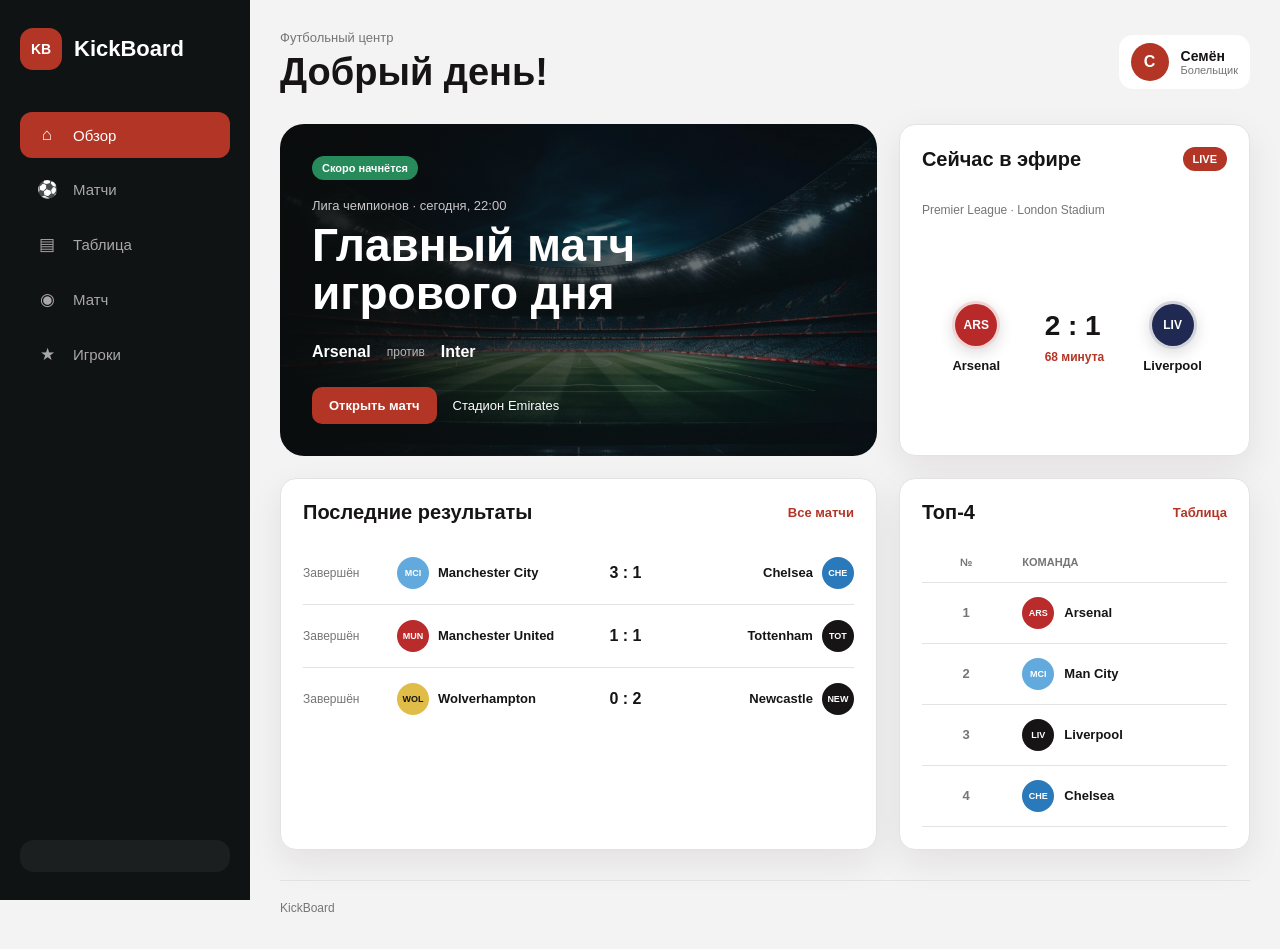
==== hw-1/index.html @ bff205ff "Добавлена первая домашняя работа по HTML и CSS" ====
<!DOCTYPE html>
<html lang="ru">
<head>
    <meta charset="UTF-8">
    <meta name="viewport" content="width=device-width, initial-scale=1.0">
    <meta name="description" content="Главная страница футбольного дашборда KickBoard">
    <title>KickBoard — Обзор</title>
    <link rel="stylesheet" href="css/style.css">
</head>
<body>
<div class="app">
    <aside class="sidebar">
        <a class="brand" href="index.html">
            <span class="brand__mark">KB</span>
            <span class="brand__name">KickBoard</span>
        </a>

        <nav class="navigation" aria-label="Основная навигация">
            <ul class="navigation__list">
                <li>
                    <a class="navigation__link navigation__link--active"
                       href="index.html" aria-current="page">
                        <span class="navigation__icon">⌂</span>
                        <span class="navigation__text">Обзор</span>
                    </a>
                </li>
                <li>
                    <a class="navigation__link" href="matches.html">
                        <span class="navigation__icon">⚽</span>
                        <span class="navigation__text">Матчи</span>
                    </a>
                </li>
                <li>
                    <a class="navigation__link" href="standings.html">
                        <span class="navigation__icon">▤</span>
                        <span class="navigation__text">Таблица</span>
                    </a>
                </li>
                <li>
                    <a class="navigation__link" href="match.html">
                        <span class="navigation__icon">◉</span>
                        <span class="navigation__text">Матч</span>
                    </a>
                </li>
                <li>
                    <a class="navigation__link" href="players.html">
                        <span class="navigation__icon">★</span>
                        <span class="navigation__text">Игроки</span>
                    </a>
                </li>
            </ul>
        </nav>

        <p class="sidebar__note">
        
        </p>
    </aside>

    <main class="main">
        <header class="topbar">
            <div>
                <p class="topbar__eyebrow">Футбольный центр</p>
                <h1 class="topbar__title">Добрый день!</h1>
            </div>

            <div class="profile">
                <span class="profile__avatar">С</span>
                <div class="profile__info">
                    <p class="profile__name">Семён</p>
                    <p class="profile__role">Болельщик</p>
                </div>
            </div>
        </header>

        <section class="dashboard-grid" aria-label="Главные матчи">
            <article class="hero">
                <div class="hero__content">
                    <span class="badge badge--green">Скоро начнётся</span>
                    <p class="hero__subtitle">Лига чемпионов · сегодня, 22:00</p>
                    <h2 class="hero__title">Главный матч игрового дня</h2>

                    <div class="hero__teams">
                        <span class="hero__team">Arsenal</span>
                        <span class="hero__versus">против</span>
                        <span class="hero__team">Inter</span>
                    </div>

                    <div class="hero__actions">
                        <a class="button" href="match.html">Открыть матч</a>
                        <span class="hero__time">Стадион Emirates</span>
                    </div>
                </div>
            </article>

            <article class="card live-card">
                <div class="section-heading">
                    <h2 class="section-heading__title">Сейчас в эфире</h2>
                    <span class="badge badge--live">LIVE</span>
                </div>

                <p class="live-card__stadium">Premier League · London Stadium</p>

                <div class="scoreboard">
                    <div class="scoreboard__team">
                        <span class="team-logo team-logo--red">ARS</span>
                        <span>Arsenal</span>
                    </div>

                    <div>
                        <p class="scoreboard__score">2 : 1</p>
                        <p class="scoreboard__minute">68 минута</p>
                    </div>

                    <div class="scoreboard__team">
                        <span class="team-logo team-logo--navy">LIV</span>
                        <span>Liverpool</span>
                    </div>
                </div>
            </article>
        </section>

        <section class="dashboard-grid">
            <section class="card">
                <div class="section-heading">
                    <h2 class="section-heading__title">Последние результаты</h2>
                    <a class="section-heading__link" href="matches.html">Все матчи</a>
                </div>

                <div class="match-list">
                    <article class="match-row">
                        <time class="match-row__time">Завершён</time>
                        <div class="match-row__team">
                            <span class="team-dot team-dot--sky">MCI</span>
                            Manchester City
                        </div>
                        <strong class="match-row__score">3 : 1</strong>
                        <div class="match-row__team match-row__team--right">
                            Chelsea
                            <span class="team-dot team-dot--blue">CHE</span>
                        </div>
                    </article>

                    <article class="match-row">
                        <time class="match-row__time">Завершён</time>
                        <div class="match-row__team">
                            <span class="team-dot team-dot--red">MUN</span>
                            Manchester United
                        </div>
                        <strong class="match-row__score">1 : 1</strong>
                        <div class="match-row__team match-row__team--right">
                            Tottenham
                            <span class="team-dot">TOT</span>
                        </div>
                    </article>

                    <article class="match-row">
                        <time class="match-row__time">Завершён</time>
                        <div class="match-row__team">
                            <span class="team-dot team-dot--gold">WOL</span>
                            Wolverhampton
                        </div>
                        <strong class="match-row__score">0 : 2</strong>
                        <div class="match-row__team match-row__team--right">
                            Newcastle
                            <span class="team-dot">NEW</span>
                        </div>
                    </article>
                </div>
            </section>

            <aside class="card">
                <div class="section-heading">
                    <h2 class="section-heading__title">Топ-4</h2>
                    <a class="section-heading__link" href="standings.html">Таблица</a>
                </div>

                <div class="table-wrapper">
                    <table class="standings-table">
                        <thead>
                        <tr>
                            <th>№</th>
                            <th>Команда</th>
                            <th>И</th>
                            <th>О</th>
                        </tr>
                        </thead>
                        <tbody>
                        <tr>
                            <td class="position">1</td>
                            <td>
                                <span class="table-team">
                                    <span class="team-dot team-dot--red">ARS</span>
                                    Arsenal
                                </span>
                            </td>
                            <td>18</td>
                            <td><strong>42</strong></td>
                        </tr>
                        <tr>
                            <td class="position">2</td>
                            <td>
                                <span class="table-team">
                                    <span class="team-dot team-dot--sky">MCI</span>
                                    Man City
                                </span>
                            </td>
                            <td>18</td>
                            <td><strong>40</strong></td>
                        </tr>
                        <tr>
                            <td class="position">3</td>
                            <td>
                                <span class="table-team">
                                    <span class="team-dot">LIV</span>
                                    Liverpool
                                </span>
                            </td>
                            <td>18</td>
                            <td><strong>38</strong></td>
                        </tr>
                        <tr>
                            <td class="position">4</td>
                            <td>
                                <span class="table-team">
                                    <span class="team-dot team-dot--blue">CHE</span>
                                    Chelsea
                                </span>
                            </td>
                            <td>18</td>
                            <td><strong>34</strong></td>
                        </tr>
                        </tbody>
                    </table>
                </div>
            </aside>
        </section>

        <footer class="footer">
            KickBoard
        </footer>
    </main>
</div>
</body>
</html>
---- hw-1/css/style.css ----
:root {
    --color-bg: #f4f3f4;
    --color-surface: #ffffff;
    --color-sidebar: #101314;
    --color-text: #171415;
    --color-muted: #777477;
    --color-border: #e5e2e4;
    --color-accent: #b33526;
    --color-accent-dark: #8f291e;
    --color-green: #278a5b;
    --color-yellow: #f0b84b;
    --color-blue: #3674c8;

    --sidebar-width: 250px;
    --radius-small: 10px;
    --radius-medium: 16px;
    --radius-large: 24px;
    --shadow: 0 12px 35px rgba(20, 14, 16, 0.08);
}

* {
    box-sizing: border-box;
    margin: 0;
    padding: 0;
}

html {
    scroll-behavior: smooth;
}

body {
    min-width: 320px;
    color: var(--color-text);
    background: var(--color-bg);
    font-family: Arial, Helvetica, sans-serif;
}

a {
    color: inherit;
    text-decoration: none;
}

button {
    font: inherit;
}

.app {
    display: grid;
    grid-template-columns: var(--sidebar-width) minmax(0, 1fr);
    min-height: 100vh;
}

/* Боковая панель */

.sidebar {
    position: sticky;
    top: 0;
    display: flex;
    flex-direction: column;
    height: 100vh;
    padding: 28px 20px;
    color: #ffffff;
    background: var(--color-sidebar);
}

.brand {
    display: flex;
    align-items: center;
    gap: 12px;
    margin-bottom: 42px;
    font-size: 22px;
    font-weight: 800;
}

.brand__mark {
    display: grid;
    width: 42px;
    height: 42px;
    place-items: center;
    color: #ffffff;
    background: var(--color-accent);
    border-radius: 13px;
    font-size: 14px;
}

.navigation__list {
    display: flex;
    flex-direction: column;
    gap: 8px;
    list-style: none;
}

.navigation__link {
    display: flex;
    align-items: center;
    gap: 14px;
    padding: 13px 15px;
    color: #aaa7aa;
    border-radius: 12px;
    font-size: 15px;
    transition: 0.2s;
}

.navigation__link:hover,
.navigation__link--active {
    color: #ffffff;
    background: var(--color-accent);
}

.navigation__icon {
    width: 24px;
    text-align: center;
    font-size: 17px;
}

.sidebar__note {
    margin-top: auto;
    padding: 16px;
    color: #aaa7aa;
    background: #1b1f20;
    border-radius: 14px;
    font-size: 12px;
    line-height: 1.5;
}

/* Основная область */

.main {
    min-width: 0;
    padding: 30px;
}

.topbar {
    display: flex;
    align-items: center;
    justify-content: space-between;
    gap: 24px;
    margin-bottom: 30px;
}

.topbar__eyebrow {
    margin-bottom: 6px;
    color: var(--color-muted);
    font-size: 13px;
}

.topbar__title {
    font-size: clamp(26px, 4vw, 38px);
}

.profile {
    display: flex;
    align-items: center;
    gap: 12px;
    padding: 8px 12px;
    background: var(--color-surface);
    border-radius: 14px;
}

.profile__avatar {
    display: grid;
    width: 38px;
    height: 38px;
    place-items: center;
    color: #ffffff;
    background: var(--color-accent);
    border-radius: 50%;
    font-weight: 700;
}

.profile__name {
    font-size: 14px;
    font-weight: 700;
}

.profile__role {
    color: var(--color-muted);
    font-size: 11px;
}

.card {
    padding: 22px;
    background: var(--color-surface);
    border: 1px solid var(--color-border);
    border-radius: var(--radius-medium);
    box-shadow: var(--shadow);
}

.section-heading {
    display: flex;
    align-items: center;
    justify-content: space-between;
    gap: 16px;
    margin-bottom: 18px;
}

.section-heading__title {
    font-size: 20px;
}

.section-heading__link {
    color: var(--color-accent);
    font-size: 13px;
    font-weight: 700;
}

.page-description {
    margin-bottom: 24px;
    color: var(--color-muted);
    line-height: 1.6;
}

.badge {
    display: inline-flex;
    align-items: center;
    gap: 6px;
    width: fit-content;
    padding: 6px 10px;
    color: var(--color-muted);
    background: #f0edef;
    border-radius: 999px;
    font-size: 11px;
    font-weight: 700;
}

.badge--live {
    color: #ffffff;
    background: var(--color-accent);
}

.badge--green {
    color: #ffffff;
    background: var(--color-green);
}

.button {
    display: inline-flex;
    align-items: center;
    justify-content: center;
    padding: 11px 17px;
    color: #ffffff;
    background: var(--color-accent);
    border-radius: 10px;
    font-size: 13px;
    font-weight: 700;
    transition: 0.2s;
}

.button:hover {
    background: var(--color-accent-dark);
    transform: translateY(-2px);
}

/* Главная страница */

.dashboard-grid {
    display: grid;
    grid-template-columns: minmax(0, 1.7fr) minmax(290px, 1fr);
    gap: 22px;
}

.dashboard-grid + .dashboard-grid {
    margin-top: 22px;
}

.hero {
    position: relative;
    min-height: 320px;
    overflow: hidden;
    padding: 32px;
    color: #ffffff;
    background-color: #212929;
    background-image:
        linear-gradient(100deg, rgba(10, 12, 12, 0.97), rgba(10, 12, 12, 0.28)),
        url("../images/stadium.jpg");
    background-position: center;
    background-size: cover;
    border-radius: var(--radius-large);
}

.hero__content {
    position: relative;
    z-index: 1;
    max-width: 580px;
}

.hero__subtitle {
    margin: 18px 0 8px;
    color: #c8c5c7;
    font-size: 13px;
}

.hero__title {
    max-width: 520px;
    margin-bottom: 25px;
    font-size: clamp(28px, 4vw, 46px);
    line-height: 1.05;
}

.hero__teams {
    display: flex;
    align-items: center;
    gap: 16px;
    margin-bottom: 26px;
}

.hero__team {
    font-weight: 700;
}

.hero__versus {
    color: #bbb7b9;
    font-size: 12px;
}

.hero__actions {
    display: flex;
    flex-wrap: wrap;
    align-items: center;
    gap: 16px;
}

.hero__time {
    font-size: 13px;
}

.live-card {
    display: flex;
    flex-direction: column;
}

.live-card__stadium {
    margin: 14px 0 24px;
    color: var(--color-muted);
    font-size: 12px;
}

.scoreboard {
    display: grid;
    grid-template-columns: 1fr auto 1fr;
    align-items: center;
    gap: 14px;
    margin: auto 0;
}

.scoreboard__team {
    display: flex;
    flex-direction: column;
    align-items: center;
    gap: 9px;
    text-align: center;
    font-size: 13px;
    font-weight: 700;
}

.scoreboard__score {
    font-size: 28px;
    font-weight: 800;
    white-space: nowrap;
}

.scoreboard__minute {
    margin-top: 8px;
    color: var(--color-accent);
    text-align: center;
    font-size: 12px;
    font-weight: 700;
}

.team-logo {
    display: grid;
    width: 48px;
    height: 48px;
    place-items: center;
    color: #ffffff;
    background: var(--color-text);
    border: 3px solid rgba(255, 255, 255, 0.8);
    border-radius: 50%;
    box-shadow: 0 4px 15px rgba(0, 0, 0, 0.14);
    font-size: 12px;
    font-weight: 800;
}

.team-logo--red {
    background: #b82929;
}

.team-logo--blue {
    background: #2874b8;
}

.team-logo--sky {
    background: #6aaede;
}

.team-logo--navy {
    background: #202951;
}

.team-logo--gold {
    color: #181414;
    background: #e9c85d;
}

.match-list {
    display: flex;
    flex-direction: column;
}

.match-row {
    display: grid;
    grid-template-columns: 80px minmax(0, 1fr) auto minmax(0, 1fr);
    align-items: center;
    gap: 14px;
    padding: 15px 0;
    border-bottom: 1px solid var(--color-border);
}

.match-row:last-child {
    border-bottom: 0;
}

.match-row__time {
    color: var(--color-muted);
    font-size: 12px;
}

.match-row__team {
    display: flex;
    align-items: center;
    gap: 9px;
    font-size: 13px;
    font-weight: 700;
}

.match-row__team--right {
    justify-content: flex-end;
    text-align: right;
}

.match-row__score {
    font-weight: 800;
    white-space: nowrap;
}

.team-dot {
    display: grid;
    flex: 0 0 32px;
    width: 32px;
    height: 32px;
    place-items: center;
    color: #ffffff;
    background: var(--color-text);
    border-radius: 50%;
    font-size: 9px;
    font-weight: 800;
}

.team-dot--red {
    background: #ba2b2b;
}

.team-dot--blue {
    background: #2979bb;
}

.team-dot--sky {
    background: #62aadd;
}

.team-dot--gold {
    color: #181414;
    background: #e0bc48;
}

/* Таблицы */

.table-wrapper {
    width: 100%;
    overflow-x: auto;
}

.standings-table {
    width: 100%;
    min-width: 580px;
    border-collapse: collapse;
}

.standings-table th,
.standings-table td {
    padding: 14px 12px;
    border-bottom: 1px solid var(--color-border);
    text-align: center;
    font-size: 13px;
}

.standings-table th {
    color: var(--color-muted);
    font-size: 11px;
    text-transform: uppercase;
}

.standings-table th:nth-child(2),
.standings-table td:nth-child(2) {
    text-align: left;
}

.standings-table tbody tr:hover {
    background: #f7f5f6;
}

.table-team {
    display: flex;
    align-items: center;
    gap: 10px;
    font-weight: 700;
}

.position {
    color: var(--color-muted);
    font-weight: 700;
}

.form {
    display: flex;
    justify-content: center;
    gap: 4px;
}

.form__item {
    display: grid;
    width: 20px;
    height: 20px;
    place-items: center;
    color: #ffffff;
    background: var(--color-green);
    border-radius: 50%;
    font-size: 9px;
    font-weight: 700;
}

.form__item--draw {
    background: var(--color-yellow);
}

.form__item--loss {
    background: var(--color-accent);
}

/* Страница матчей */

.filters {
    display: flex;
    flex-wrap: wrap;
    gap: 10px;
    margin-bottom: 22px;
}

.filter {
    padding: 10px 15px;
    color: var(--color-muted);
    background: var(--color-surface);
    border: 1px solid var(--color-border);
    border-radius: 999px;
    cursor: pointer;
}

.filter:hover,
.filter--active {
    color: #ffffff;
    background: var(--color-accent);
    border-color: var(--color-accent);
}

.league {
    margin-bottom: 22px;
}

.league__header {
    display: flex;
    align-items: center;
    gap: 12px;
    margin-bottom: 6px;
    padding-bottom: 15px;
    border-bottom: 1px solid var(--color-border);
}

.league__logo {
    display: grid;
    width: 38px;
    height: 38px;
    place-items: center;
    color: #ffffff;
    background: var(--color-text);
    border-radius: 11px;
    font-size: 11px;
    font-weight: 800;
}

.league__country {
    color: var(--color-muted);
    font-size: 12px;
}

/* Страница отдельного матча */

.match-hero {
    padding: 30px;
    color: #ffffff;
    background: linear-gradient(135deg, #202829, #0c0e0f);
    border-radius: var(--radius-large);
}

.match-hero__meta {
    margin: 14px 0 25px;
    color: #bdb9bb;
    text-align: center;
    font-size: 13px;
}

.match-score {
    display: grid;
    grid-template-columns: 1fr auto 1fr;
    align-items: center;
    gap: 20px;
}

.match-score__team {
    display: flex;
    flex-direction: column;
    align-items: center;
    gap: 12px;
    text-align: center;
    font-weight: 700;
}

.match-score__number {
    font-size: clamp(38px, 6vw, 64px);
    font-weight: 800;
}

.match-score__status {
    margin-top: 7px;
    color: #e09a90;
    text-align: center;
    font-size: 12px;
}

.match-content {
    display: grid;
    grid-template-columns: minmax(0, 1.4fr) minmax(280px, 1fr);
    gap: 22px;
    margin-top: 22px;
}

.timeline {
    list-style: none;
}

.timeline__item {
    display: grid;
    grid-template-columns: 48px 1fr;
    gap: 14px;
    padding: 14px 0;
    border-bottom: 1px solid var(--color-border);
}

.timeline__minute {
    color: var(--color-accent);
    font-weight: 800;
}

.timeline__event {
    font-size: 14px;
    line-height: 1.5;
}

.statistics {
    display: flex;
    flex-direction: column;
    gap: 18px;
}

.statistic__values {
    display: flex;
    justify-content: space-between;
    margin-bottom: 7px;
    font-size: 13px;
    font-weight: 700;
}

.statistic__name {
    color: var(--color-muted);
    font-weight: 400;
}

.statistic__track {
    display: flex;
    height: 7px;
    overflow: hidden;
    background: #dedbdd;
    border-radius: 999px;
}

.statistic__home {
    background: var(--color-accent);
}

.statistic__away {
    flex: 1;
    background: var(--color-blue);
}

.statistic__home--58 {
    width: 58%;
}

.statistic__home--47 {
    width: 47%;
}

.statistic__home--62 {
    width: 62%;
}

.statistic__home--40 {
    width: 40%;
}

/* Игроки */

.players-grid {
    display: grid;
    grid-template-columns: repeat(3, minmax(0, 1fr));
    gap: 20px;
}

.player-card {
    overflow: hidden;
    background: var(--color-surface);
    border: 1px solid var(--color-border);
    border-radius: var(--radius-medium);
    box-shadow: var(--shadow);
}

.player-card__photo {
    display: flex;
    min-height: 220px;
    align-items: flex-end;
    padding: 18px;
    color: #ffffff;
    background-color: #273638;
    background-position: center;
    background-size: cover;
}

.player-card__photo--one {
    background-image:
        linear-gradient(to top, rgba(10, 12, 12, 0.85), transparent),
        url("../images/player-1.jpg");
}

.player-card__photo--two {
    background-image:
        linear-gradient(to top, rgba(10, 12, 12, 0.85), transparent),
        url("../images/player-2.jpg");
}

.player-card__photo--three {
    background-image:
        linear-gradient(to top, rgba(10, 12, 12, 0.85), transparent),
        url("../images/player-3.jpg");
}

.player-card__number {
    font-size: 42px;
    font-weight: 800;
    opacity: 0.75;
}

.player-card__content {
    padding: 18px;
}

.player-card__name {
    margin-bottom: 5px;
    font-size: 18px;
}

.player-card__club {
    color: var(--color-muted);
    font-size: 12px;
}

.player-card__stats {
    display: grid;
    grid-template-columns: repeat(3, 1fr);
    gap: 8px;
    margin-top: 18px;
}

.player-card__stat {
    padding: 10px 6px;
    text-align: center;
    background: #f5f3f4;
    border-radius: 10px;
}

.player-card__value {
    display: block;
    margin-bottom: 4px;
    font-weight: 800;
}

.player-card__label {
    color: var(--color-muted);
    font-size: 10px;
}

.footer {
    margin-top: 30px;
    padding: 20px 0 4px;
    color: var(--color-muted);
    border-top: 1px solid var(--color-border);
    font-size: 12px;
}

/* Планшеты */

@media (max-width: 1100px) {
    .app {
        grid-template-columns: 88px minmax(0, 1fr);
    }

    .sidebar {
        padding: 24px 10px;
    }

    .brand {
        justify-content: center;
    }

    .brand__name,
    .navigation__text,
    .sidebar__note {
        display: none;
    }

    .navigation__link {
        justify-content: center;
        padding: 14px;
    }

    .navigation__icon {
        font-size: 19px;
    }

    .players-grid {
        grid-template-columns: repeat(2, minmax(0, 1fr));
    }
}

@media (max-width: 900px) {
    .dashboard-grid,
    .match-content {
        grid-template-columns: 1fr;
    }

    .hero {
        min-height: 290px;
    }
}

/* Телефоны */

@media (max-width: 700px) {
    body {
        padding-bottom: 76px;
    }

    .app {
        display: block;
    }

    .sidebar {
        position: fixed;
        top: auto;
        right: 0;
        bottom: 0;
        left: 0;
        z-index: 20;
        display: block;
        width: 100%;
        height: 70px;
        padding: 8px;
    }

    .brand {
        display: none;
    }

    .navigation__list {
        display: grid;
        grid-template-columns: repeat(5, 1fr);
        gap: 4px;
    }

    .navigation__link {
        padding: 10px 6px;
    }

    .main {
        padding: 20px 14px;
    }

    .topbar {
        align-items: flex-start;
    }

    .profile__info {
        display: none;
    }

    .hero,
    .match-hero {
        padding: 22px 18px;
    }

    .hero__teams {
        align-items: flex-start;
        flex-direction: column;
        gap: 5px;
    }

    .hero__versus {
        display: none;
    }

    .match-row {
        grid-template-columns: 50px 1fr auto;
    }

    .match-row__team--right {
        grid-column: 2 / 4;
        justify-content: flex-start;
        padding-left: 1px;
        text-align: left;
    }

    .players-grid {
        grid-template-columns: 1fr;
    }

    .match-score {
        gap: 8px;
    }
}

@media (max-width: 430px) {
    .profile {
        padding: 5px;
        background: transparent;
    }

    .section-heading {
        align-items: flex-start;
        flex-direction: column;
    }

    .scoreboard {
        gap: 7px;
    }

    .scoreboard__score {
        font-size: 22px;
    }

    .team-logo {
        width: 42px;
        height: 42px;
    }
}
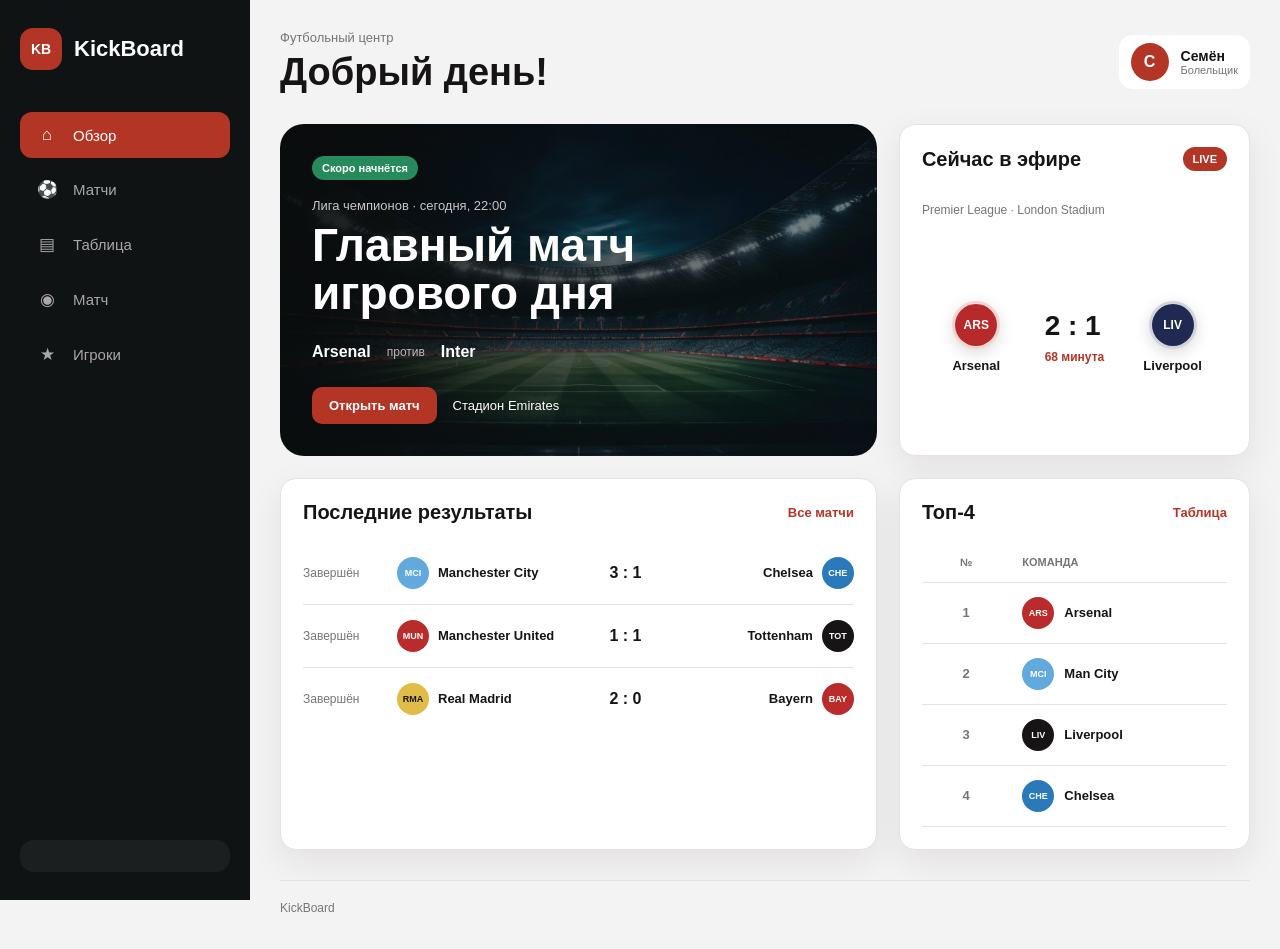
==== commit c561fba9: "Добавлена интерактивность на JS" ====
--- a/hw-1/index.html
+++ b/hw-1/index.html
@@ -7,7 +7,7 @@
     <title>KickBoard — Обзор</title>
     <link rel="stylesheet" href="css/style.css">
 </head>
-<body>
+<body data-page="dashboard">
 <div class="app">
     <aside class="sidebar">
         <a class="brand" href="index.html">
@@ -126,7 +126,7 @@
                     <a class="section-heading__link" href="matches.html">Все матчи</a>
                 </div>
 
-                <div class="match-list">
+                <div class="match-list" data-js="recent-matches">
                     <article class="match-row">
                         <time class="match-row__time">Завершён</time>
                         <div class="match-row__team">
@@ -240,5 +240,6 @@
         </footer>
     </main>
 </div>
+<script type="module" src="js/app.js"></script>
 </body>
 </html>
--- a/hw-1/css/style.css
+++ b/hw-1/css/style.css
@@ -825,6 +825,83 @@
     font-size: 12px;
 }
 
+/* Интерактивные элементы второй домашней работы */
+
+.search-form {
+    max-width: 640px;
+    margin-bottom: 24px;
+    padding: 18px;
+    background: var(--color-surface);
+    border: 1px solid var(--color-border);
+    border-radius: var(--radius-medium);
+    box-shadow: var(--shadow);
+}
+
+.search-form__label {
+    display: block;
+    margin-bottom: 9px;
+    font-size: 13px;
+    font-weight: 700;
+}
+
+.search-form__row {
+    display: flex;
+    gap: 10px;
+}
+
+.search-form__input {
+    width: 100%;
+    min-width: 0;
+    padding: 11px 13px;
+    color: var(--color-text);
+    background: #f8f6f7;
+    border: 1px solid var(--color-border);
+    border-radius: 10px;
+    font: inherit;
+    outline: none;
+}
+
+.search-form__input:focus {
+    border-color: var(--color-accent);
+    box-shadow: 0 0 0 3px rgba(179, 53, 38, 0.14);
+}
+
+.search-form__button {
+    border: 0;
+    cursor: pointer;
+}
+
+.search-form__message {
+    min-height: 18px;
+    margin-top: 10px;
+    color: var(--color-muted);
+    font-size: 12px;
+}
+
+.favorite-button {
+    float: right;
+    padding: 9px 13px;
+    color: #ffffff;
+    background: rgba(255, 255, 255, 0.08);
+    border: 1px solid rgba(255, 255, 255, 0.24);
+    border-radius: 10px;
+    cursor: pointer;
+    transition: 0.2s;
+}
+
+.favorite-button:hover,
+.favorite-button--active {
+    color: var(--color-text);
+    background: var(--color-yellow);
+    border-color: var(--color-yellow);
+}
+
+.empty-state {
+    padding: 28px 16px;
+    color: var(--color-muted);
+    text-align: center;
+}
+
 /* Планшеты */
 
 @media (max-width: 1100px) {
@@ -954,6 +1031,16 @@
     .match-score {
         gap: 8px;
     }
+
+    .search-form__row {
+        flex-direction: column;
+    }
+
+    .favorite-button {
+        float: none;
+        display: block;
+        margin-top: 14px;
+    }
 }
 
 @media (max-width: 430px) {
@@ -979,4 +1066,4 @@
         width: 42px;
         height: 42px;
     }
-}+}
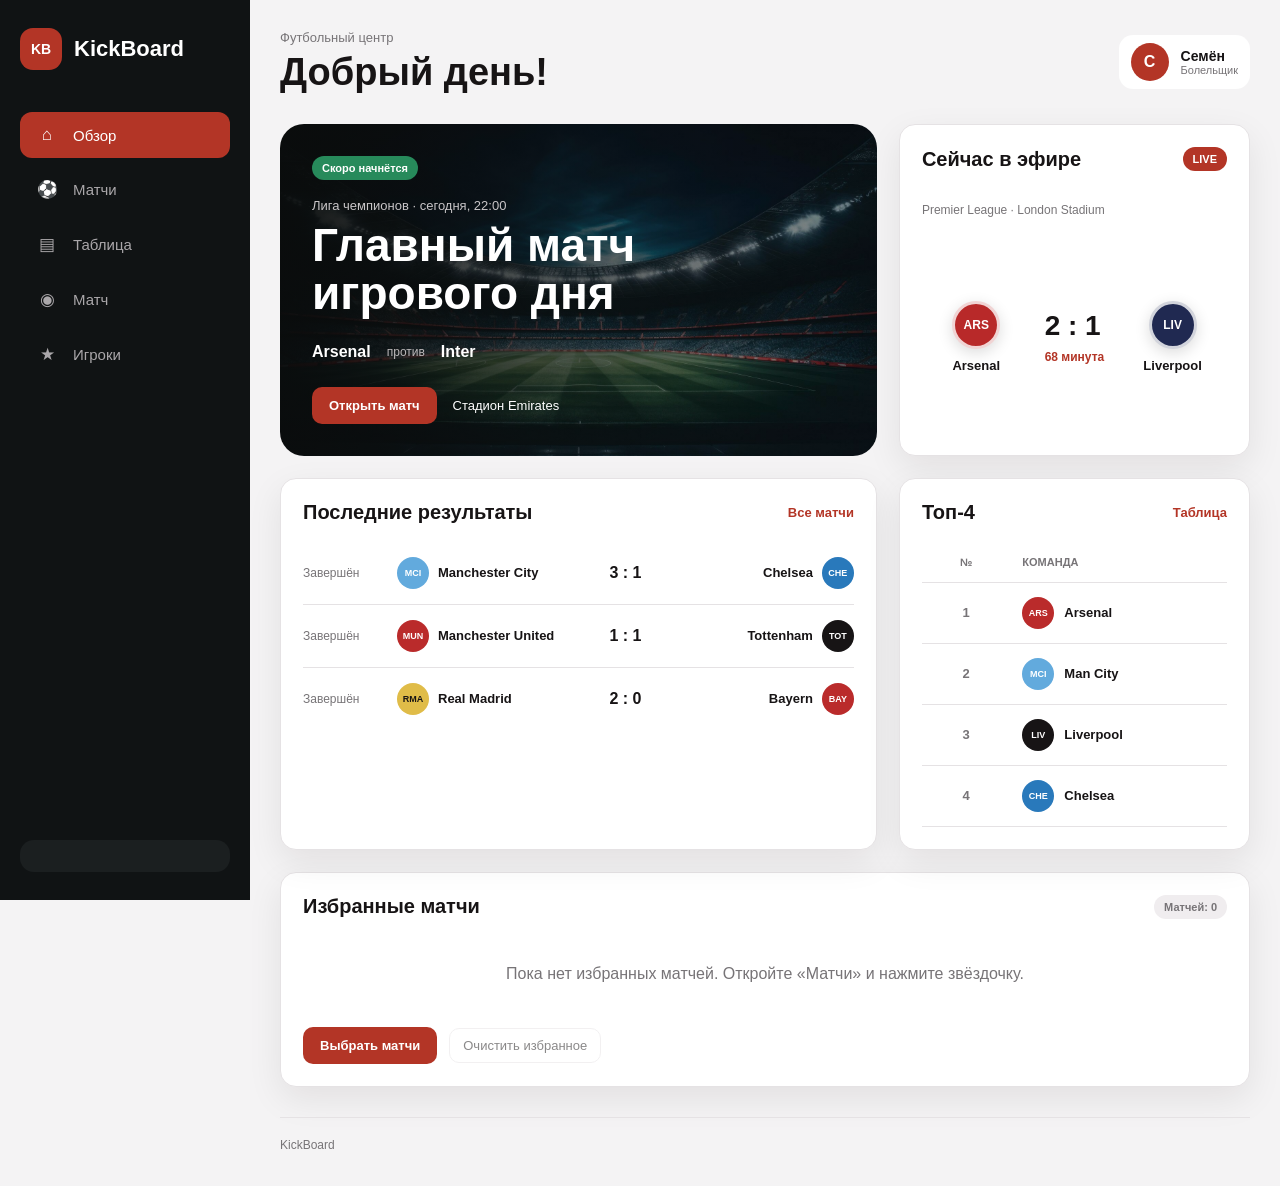
==== commit bcedde27: "ДЗ №3: сохранение избранных матчей через Local Storage API" ====
--- a/hw-1/index.html
+++ b/hw-1/index.html
@@ -235,6 +235,18 @@
             </aside>
         </section>
 
+        <section class="card favorites-panel" aria-labelledby="favorites-title">
+            <div class="section-heading">
+                <h2 class="section-heading__title" id="favorites-title">Избранные матчи</h2>
+                <span class="badge" data-js="favorites-count">Матчей: 0</span>
+            </div>
+            <div class="match-list" data-js="favorites-list"></div>
+            <div class="favorites-panel__actions">
+                <a class="button" href="matches.html">Выбрать матчи</a>
+                <button class="favorite-toggle" type="button" data-js="clear-favorites" disabled>Очистить избранное</button>
+            </div>
+        </section>
+
         <footer class="footer">
             KickBoard
         </footer>
--- a/hw-1/css/style.css
+++ b/hw-1/css/style.css
@@ -179,6 +179,7 @@
 }
 
 .card {
+    min-width: 0;
     padding: 22px;
     background: var(--color-surface);
     border: 1px solid var(--color-border);
@@ -900,6 +901,68 @@
     padding: 28px 16px;
     color: var(--color-muted);
     text-align: center;
+}
+
+/* Избранные матчи и сообщения Local Storage API */
+
+.favorites-panel {
+    margin-top: 22px;
+}
+
+.favorites-panel__actions {
+    display: flex;
+    flex-wrap: wrap;
+    align-items: center;
+    gap: 12px;
+    margin-top: 16px;
+}
+
+.match-row__actions {
+    grid-column: 2 / -1;
+}
+
+.favorite-toggle {
+    padding: 9px 13px;
+    color: var(--color-text);
+    background: var(--color-surface);
+    border: 1px solid var(--color-border);
+    border-radius: 10px;
+    font: inherit;
+    font-size: 13px;
+    cursor: pointer;
+}
+
+.favorite-toggle:hover:not(:disabled),
+.favorite-toggle.favorite-button--active {
+    background: var(--color-yellow);
+    border-color: var(--color-yellow);
+}
+
+.favorite-toggle:disabled {
+    opacity: 0.5;
+    cursor: default;
+}
+
+.favorite-toggle:focus-visible,
+.favorite-button:focus-visible {
+    outline: 3px solid var(--color-blue);
+    outline-offset: 3px;
+}
+
+.storage-message {
+    margin-bottom: 22px;
+    padding: 12px 16px;
+    color: var(--color-text);
+    background: var(--color-surface);
+    border-left: 4px solid var(--color-green);
+    border-radius: 8px;
+    line-height: 1.5;
+    font-size: 13px;
+    overflow-wrap: anywhere;
+}
+
+.storage-message--error {
+    border-color: var(--color-accent);
 }
 
 /* Планшеты */
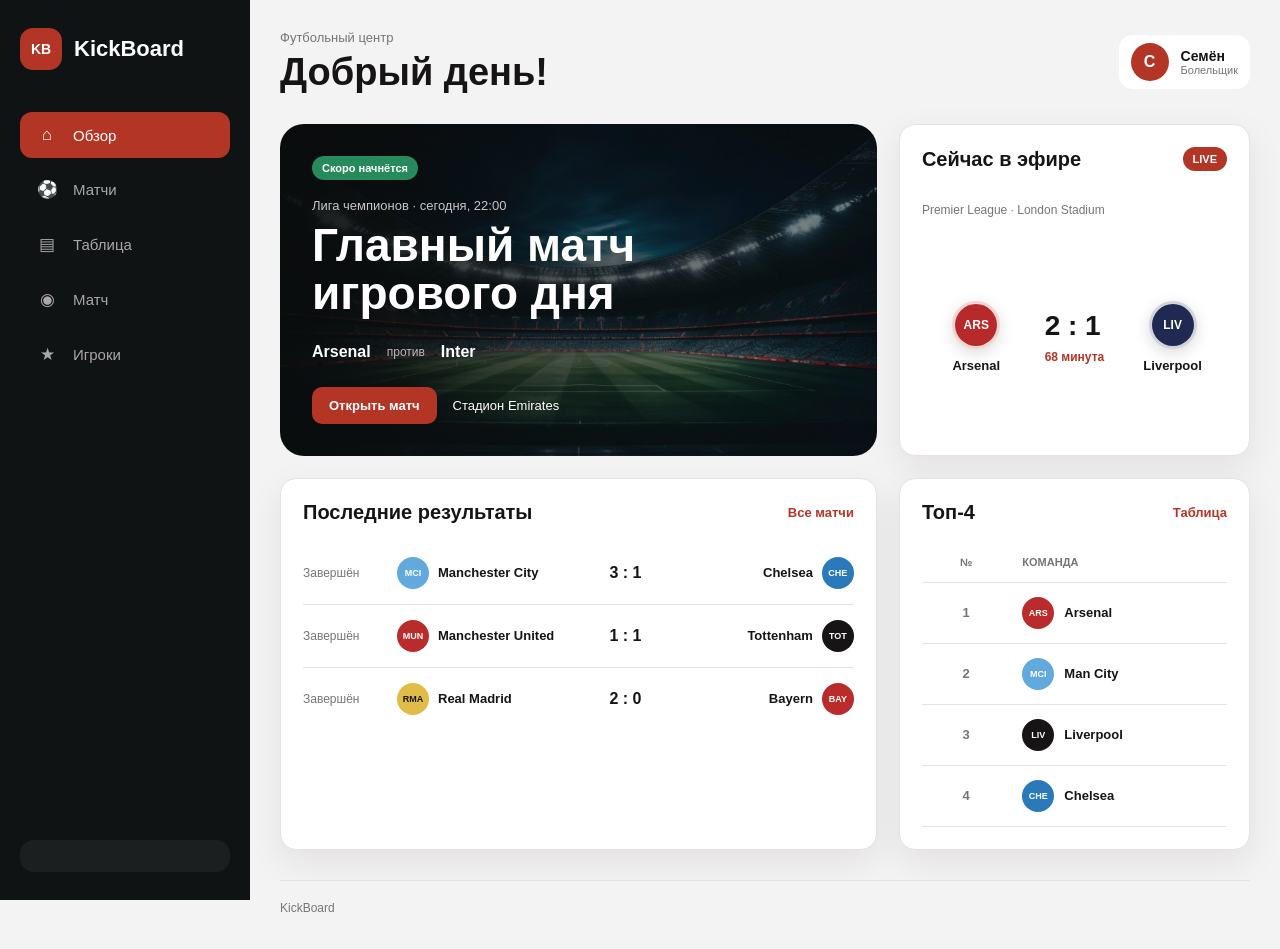
==== commit bbf9169e: "Merge c561fba9ec24f29d4e5f105019246672cd6036fd into 2e8903e5276eef0c14e8dae7bc089b350f83012c" ====
--- a/hw-1/index.html
+++ b/hw-1/index.html
@@ -235,18 +235,6 @@
             </aside>
         </section>
 
-        <section class="card favorites-panel" aria-labelledby="favorites-title">
-            <div class="section-heading">
-                <h2 class="section-heading__title" id="favorites-title">Избранные матчи</h2>
-                <span class="badge" data-js="favorites-count">Матчей: 0</span>
-            </div>
-            <div class="match-list" data-js="favorites-list"></div>
-            <div class="favorites-panel__actions">
-                <a class="button" href="matches.html">Выбрать матчи</a>
-                <button class="favorite-toggle" type="button" data-js="clear-favorites" disabled>Очистить избранное</button>
-            </div>
-        </section>
-
         <footer class="footer">
             KickBoard
         </footer>
--- a/hw-1/css/style.css
+++ b/hw-1/css/style.css
@@ -179,7 +179,6 @@
 }
 
 .card {
-    min-width: 0;
     padding: 22px;
     background: var(--color-surface);
     border: 1px solid var(--color-border);
@@ -901,68 +900,6 @@
     padding: 28px 16px;
     color: var(--color-muted);
     text-align: center;
-}
-
-/* Избранные матчи и сообщения Local Storage API */
-
-.favorites-panel {
-    margin-top: 22px;
-}
-
-.favorites-panel__actions {
-    display: flex;
-    flex-wrap: wrap;
-    align-items: center;
-    gap: 12px;
-    margin-top: 16px;
-}
-
-.match-row__actions {
-    grid-column: 2 / -1;
-}
-
-.favorite-toggle {
-    padding: 9px 13px;
-    color: var(--color-text);
-    background: var(--color-surface);
-    border: 1px solid var(--color-border);
-    border-radius: 10px;
-    font: inherit;
-    font-size: 13px;
-    cursor: pointer;
-}
-
-.favorite-toggle:hover:not(:disabled),
-.favorite-toggle.favorite-button--active {
-    background: var(--color-yellow);
-    border-color: var(--color-yellow);
-}
-
-.favorite-toggle:disabled {
-    opacity: 0.5;
-    cursor: default;
-}
-
-.favorite-toggle:focus-visible,
-.favorite-button:focus-visible {
-    outline: 3px solid var(--color-blue);
-    outline-offset: 3px;
-}
-
-.storage-message {
-    margin-bottom: 22px;
-    padding: 12px 16px;
-    color: var(--color-text);
-    background: var(--color-surface);
-    border-left: 4px solid var(--color-green);
-    border-radius: 8px;
-    line-height: 1.5;
-    font-size: 13px;
-    overflow-wrap: anywhere;
-}
-
-.storage-message--error {
-    border-color: var(--color-accent);
 }
 
 /* Планшеты */
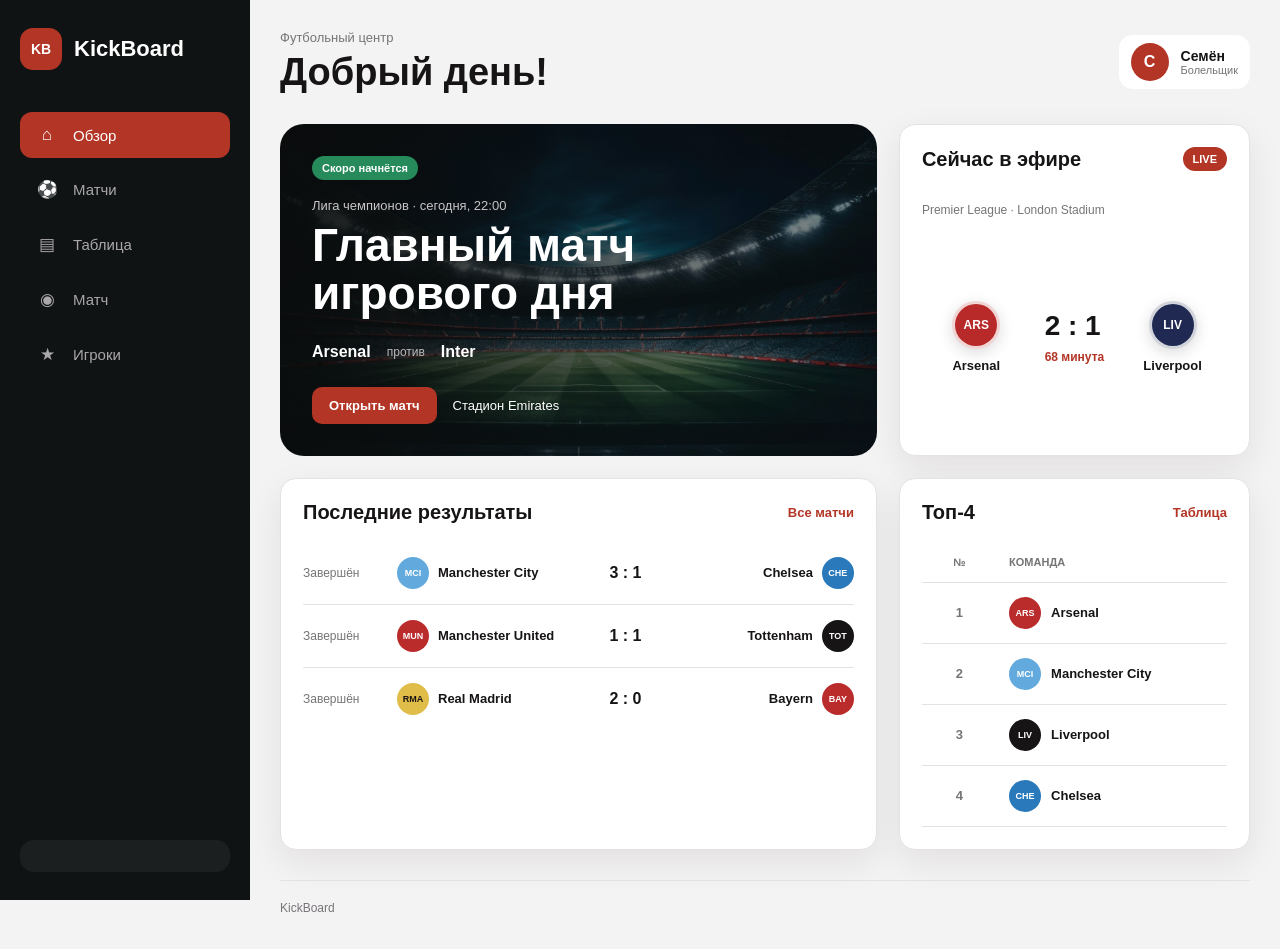
==== commit ce37da52: "Исправлены замечания ревью и фотографии игроков" ====
--- a/hw-1/index.html
+++ b/hw-1/index.html
@@ -126,46 +126,7 @@
                     <a class="section-heading__link" href="matches.html">Все матчи</a>
                 </div>
 
-                <div class="match-list" data-js="recent-matches">
-                    <article class="match-row">
-                        <time class="match-row__time">Завершён</time>
-                        <div class="match-row__team">
-                            <span class="team-dot team-dot--sky">MCI</span>
-                            Manchester City
-                        </div>
-                        <strong class="match-row__score">3 : 1</strong>
-                        <div class="match-row__team match-row__team--right">
-                            Chelsea
-                            <span class="team-dot team-dot--blue">CHE</span>
-                        </div>
-                    </article>
-
-                    <article class="match-row">
-                        <time class="match-row__time">Завершён</time>
-                        <div class="match-row__team">
-                            <span class="team-dot team-dot--red">MUN</span>
-                            Manchester United
-                        </div>
-                        <strong class="match-row__score">1 : 1</strong>
-                        <div class="match-row__team match-row__team--right">
-                            Tottenham
-                            <span class="team-dot">TOT</span>
-                        </div>
-                    </article>
-
-                    <article class="match-row">
-                        <time class="match-row__time">Завершён</time>
-                        <div class="match-row__team">
-                            <span class="team-dot team-dot--gold">WOL</span>
-                            Wolverhampton
-                        </div>
-                        <strong class="match-row__score">0 : 2</strong>
-                        <div class="match-row__team match-row__team--right">
-                            Newcastle
-                            <span class="team-dot">NEW</span>
-                        </div>
-                    </article>
-                </div>
+                <div class="match-list" data-js="recent-matches"></div>
             </section>
 
             <aside class="card">
@@ -184,52 +145,7 @@
                             <th>О</th>
                         </tr>
                         </thead>
-                        <tbody>
-                        <tr>
-                            <td class="position">1</td>
-                            <td>
-                                <span class="table-team">
-                                    <span class="team-dot team-dot--red">ARS</span>
-                                    Arsenal
-                                </span>
-                            </td>
-                            <td>18</td>
-                            <td><strong>42</strong></td>
-                        </tr>
-                        <tr>
-                            <td class="position">2</td>
-                            <td>
-                                <span class="table-team">
-                                    <span class="team-dot team-dot--sky">MCI</span>
-                                    Man City
-                                </span>
-                            </td>
-                            <td>18</td>
-                            <td><strong>40</strong></td>
-                        </tr>
-                        <tr>
-                            <td class="position">3</td>
-                            <td>
-                                <span class="table-team">
-                                    <span class="team-dot">LIV</span>
-                                    Liverpool
-                                </span>
-                            </td>
-                            <td>18</td>
-                            <td><strong>38</strong></td>
-                        </tr>
-                        <tr>
-                            <td class="position">4</td>
-                            <td>
-                                <span class="table-team">
-                                    <span class="team-dot team-dot--blue">CHE</span>
-                                    Chelsea
-                                </span>
-                            </td>
-                            <td>18</td>
-                            <td><strong>34</strong></td>
-                        </tr>
-                        </tbody>
+                        <tbody data-js="top-teams"></tbody>
                     </table>
                 </div>
             </aside>
--- a/hw-1/css/style.css
+++ b/hw-1/css/style.css
@@ -179,6 +179,7 @@
 }
 
 .card {
+    min-width: 0;
     padding: 22px;
     background: var(--color-surface);
     border: 1px solid var(--color-border);
@@ -750,7 +751,7 @@
     padding: 18px;
     color: #ffffff;
     background-color: #273638;
-    background-position: center;
+    background-position: center 20%;
     background-size: cover;
 }
 
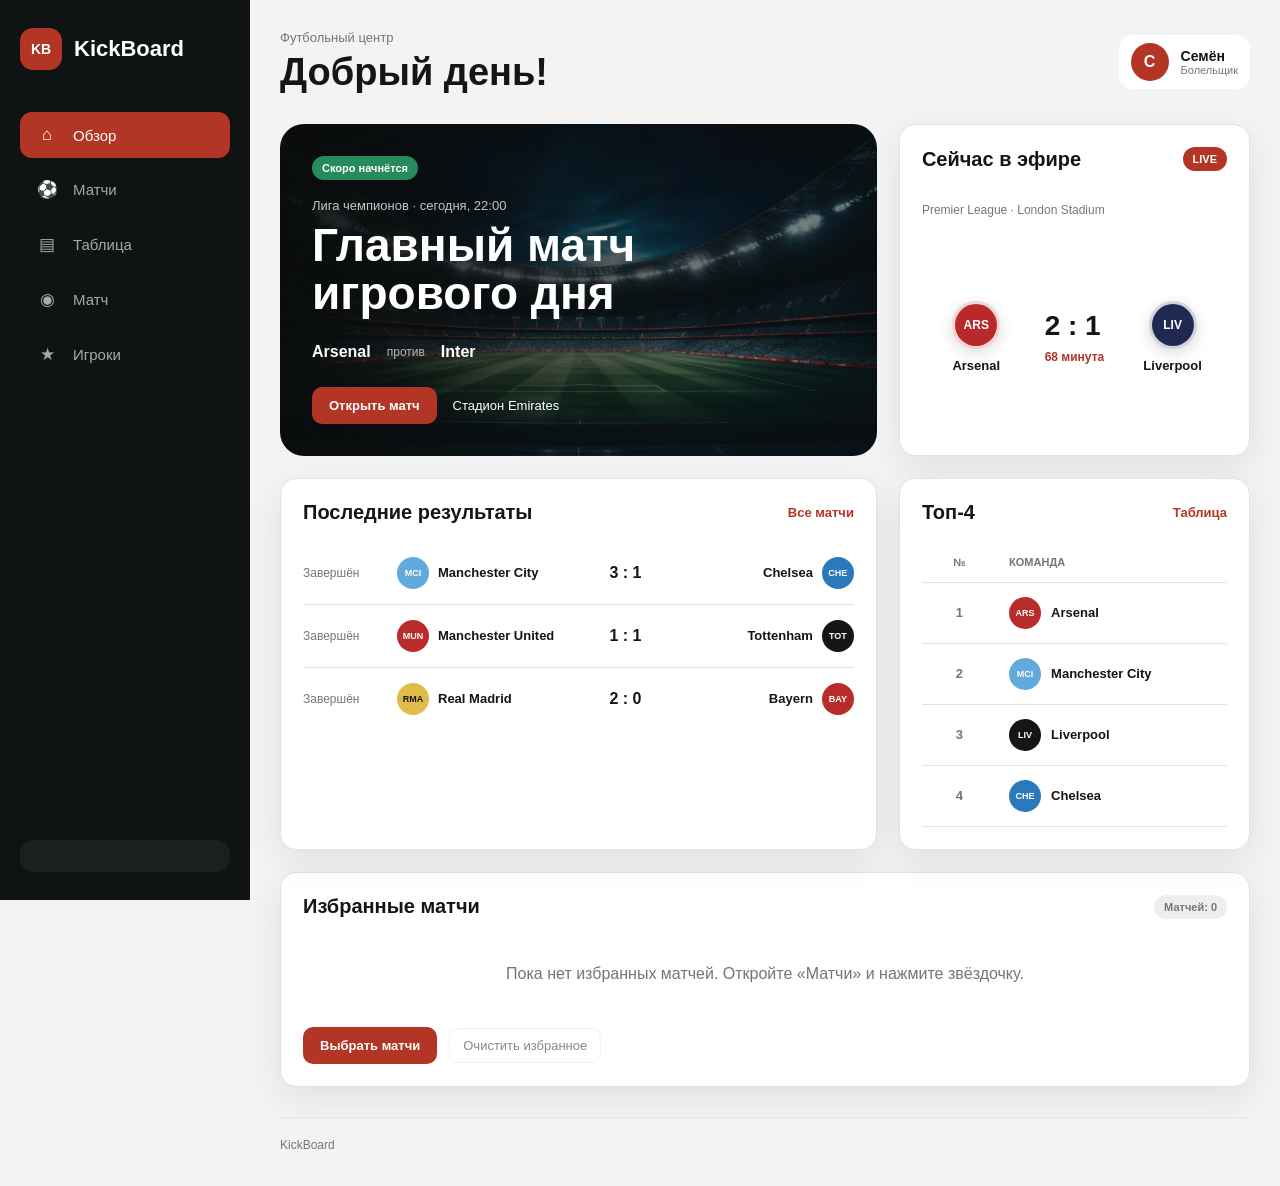
==== commit c3a01a1a: "Объединены исправления ревью и упорядочен запуск избранного" ====
--- a/hw-1/index.html
+++ b/hw-1/index.html
@@ -151,6 +151,18 @@
             </aside>
         </section>
 
+        <section class="card favorites-panel" aria-labelledby="favorites-title">
+            <div class="section-heading">
+                <h2 class="section-heading__title" id="favorites-title">Избранные матчи</h2>
+                <span class="badge" data-js="favorites-count">Матчей: 0</span>
+            </div>
+            <div class="match-list" data-js="favorites-list"></div>
+            <div class="favorites-panel__actions">
+                <a class="button" href="matches.html">Выбрать матчи</a>
+                <button class="favorite-toggle" type="button" data-js="clear-favorites" disabled>Очистить избранное</button>
+            </div>
+        </section>
+
         <footer class="footer">
             KickBoard
         </footer>
--- a/hw-1/css/style.css
+++ b/hw-1/css/style.css
@@ -903,6 +903,68 @@
     text-align: center;
 }
 
+/* Избранные матчи и сообщения Local Storage API */
+
+.favorites-panel {
+    margin-top: 22px;
+}
+
+.favorites-panel__actions {
+    display: flex;
+    flex-wrap: wrap;
+    align-items: center;
+    gap: 12px;
+    margin-top: 16px;
+}
+
+.match-row__actions {
+    grid-column: 2 / -1;
+}
+
+.favorite-toggle {
+    padding: 9px 13px;
+    color: var(--color-text);
+    background: var(--color-surface);
+    border: 1px solid var(--color-border);
+    border-radius: 10px;
+    font: inherit;
+    font-size: 13px;
+    cursor: pointer;
+}
+
+.favorite-toggle:hover:not(:disabled),
+.favorite-toggle.favorite-button--active {
+    background: var(--color-yellow);
+    border-color: var(--color-yellow);
+}
+
+.favorite-toggle:disabled {
+    opacity: 0.5;
+    cursor: default;
+}
+
+.favorite-toggle:focus-visible,
+.favorite-button:focus-visible {
+    outline: 3px solid var(--color-blue);
+    outline-offset: 3px;
+}
+
+.storage-message {
+    margin-bottom: 22px;
+    padding: 12px 16px;
+    color: var(--color-text);
+    background: var(--color-surface);
+    border-left: 4px solid var(--color-green);
+    border-radius: 8px;
+    line-height: 1.5;
+    font-size: 13px;
+    overflow-wrap: anywhere;
+}
+
+.storage-message--error {
+    border-color: var(--color-accent);
+}
+
 /* Планшеты */
 
 @media (max-width: 1100px) {
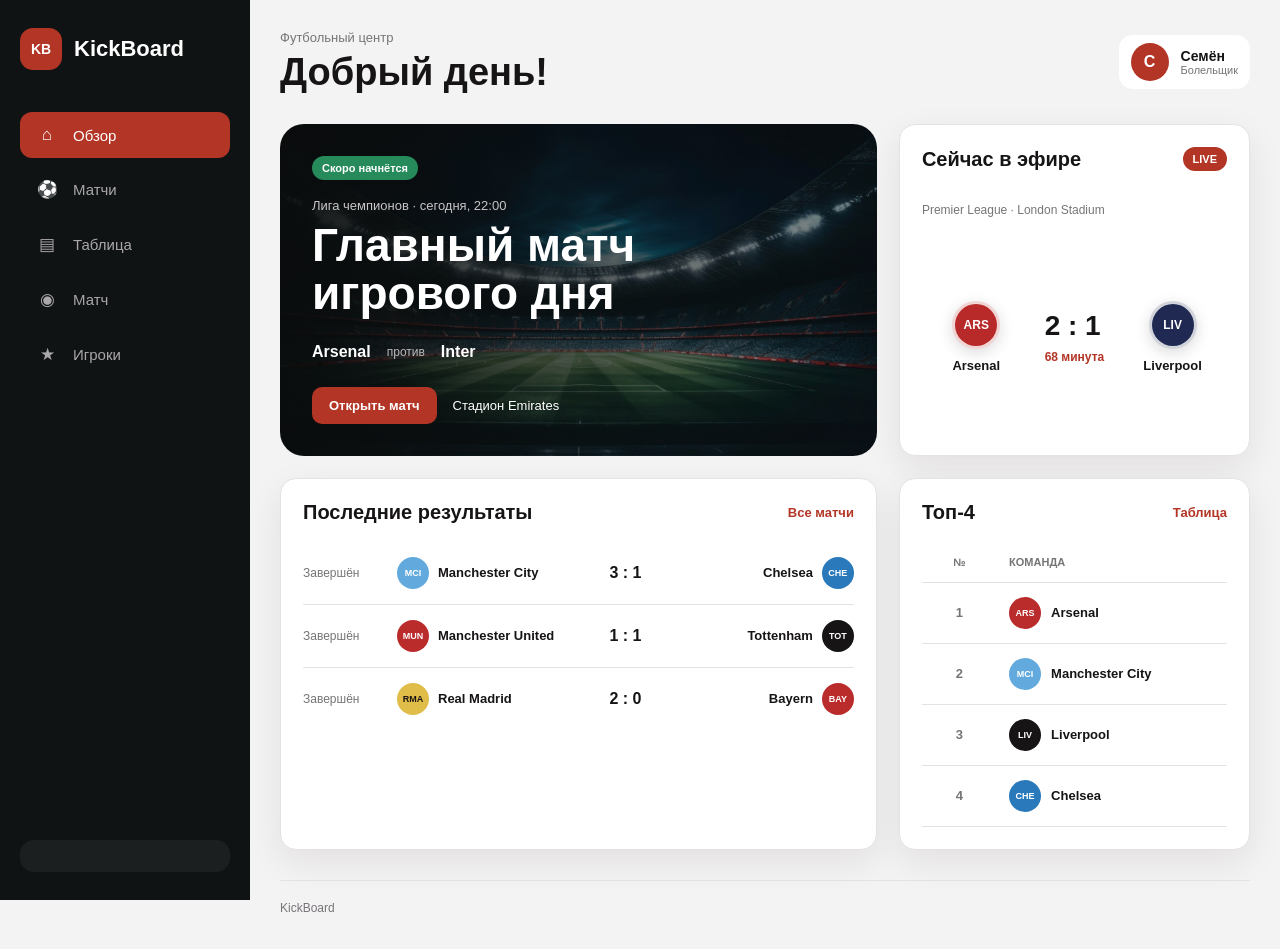
==== commit ceee763f: "Merge PR #1: ДЗ №2 с исправлениями ревью" ====
--- a/hw-1/index.html
+++ b/hw-1/index.html
@@ -151,18 +151,6 @@
             </aside>
         </section>
 
-        <section class="card favorites-panel" aria-labelledby="favorites-title">
-            <div class="section-heading">
-                <h2 class="section-heading__title" id="favorites-title">Избранные матчи</h2>
-                <span class="badge" data-js="favorites-count">Матчей: 0</span>
-            </div>
-            <div class="match-list" data-js="favorites-list"></div>
-            <div class="favorites-panel__actions">
-                <a class="button" href="matches.html">Выбрать матчи</a>
-                <button class="favorite-toggle" type="button" data-js="clear-favorites" disabled>Очистить избранное</button>
-            </div>
-        </section>
-
         <footer class="footer">
             KickBoard
         </footer>
--- a/hw-1/css/style.css
+++ b/hw-1/css/style.css
@@ -903,68 +903,6 @@
     text-align: center;
 }
 
-/* Избранные матчи и сообщения Local Storage API */
-
-.favorites-panel {
-    margin-top: 22px;
-}
-
-.favorites-panel__actions {
-    display: flex;
-    flex-wrap: wrap;
-    align-items: center;
-    gap: 12px;
-    margin-top: 16px;
-}
-
-.match-row__actions {
-    grid-column: 2 / -1;
-}
-
-.favorite-toggle {
-    padding: 9px 13px;
-    color: var(--color-text);
-    background: var(--color-surface);
-    border: 1px solid var(--color-border);
-    border-radius: 10px;
-    font: inherit;
-    font-size: 13px;
-    cursor: pointer;
-}
-
-.favorite-toggle:hover:not(:disabled),
-.favorite-toggle.favorite-button--active {
-    background: var(--color-yellow);
-    border-color: var(--color-yellow);
-}
-
-.favorite-toggle:disabled {
-    opacity: 0.5;
-    cursor: default;
-}
-
-.favorite-toggle:focus-visible,
-.favorite-button:focus-visible {
-    outline: 3px solid var(--color-blue);
-    outline-offset: 3px;
-}
-
-.storage-message {
-    margin-bottom: 22px;
-    padding: 12px 16px;
-    color: var(--color-text);
-    background: var(--color-surface);
-    border-left: 4px solid var(--color-green);
-    border-radius: 8px;
-    line-height: 1.5;
-    font-size: 13px;
-    overflow-wrap: anywhere;
-}
-
-.storage-message--error {
-    border-color: var(--color-accent);
-}
-
 /* Планшеты */
 
 @media (max-width: 1100px) {
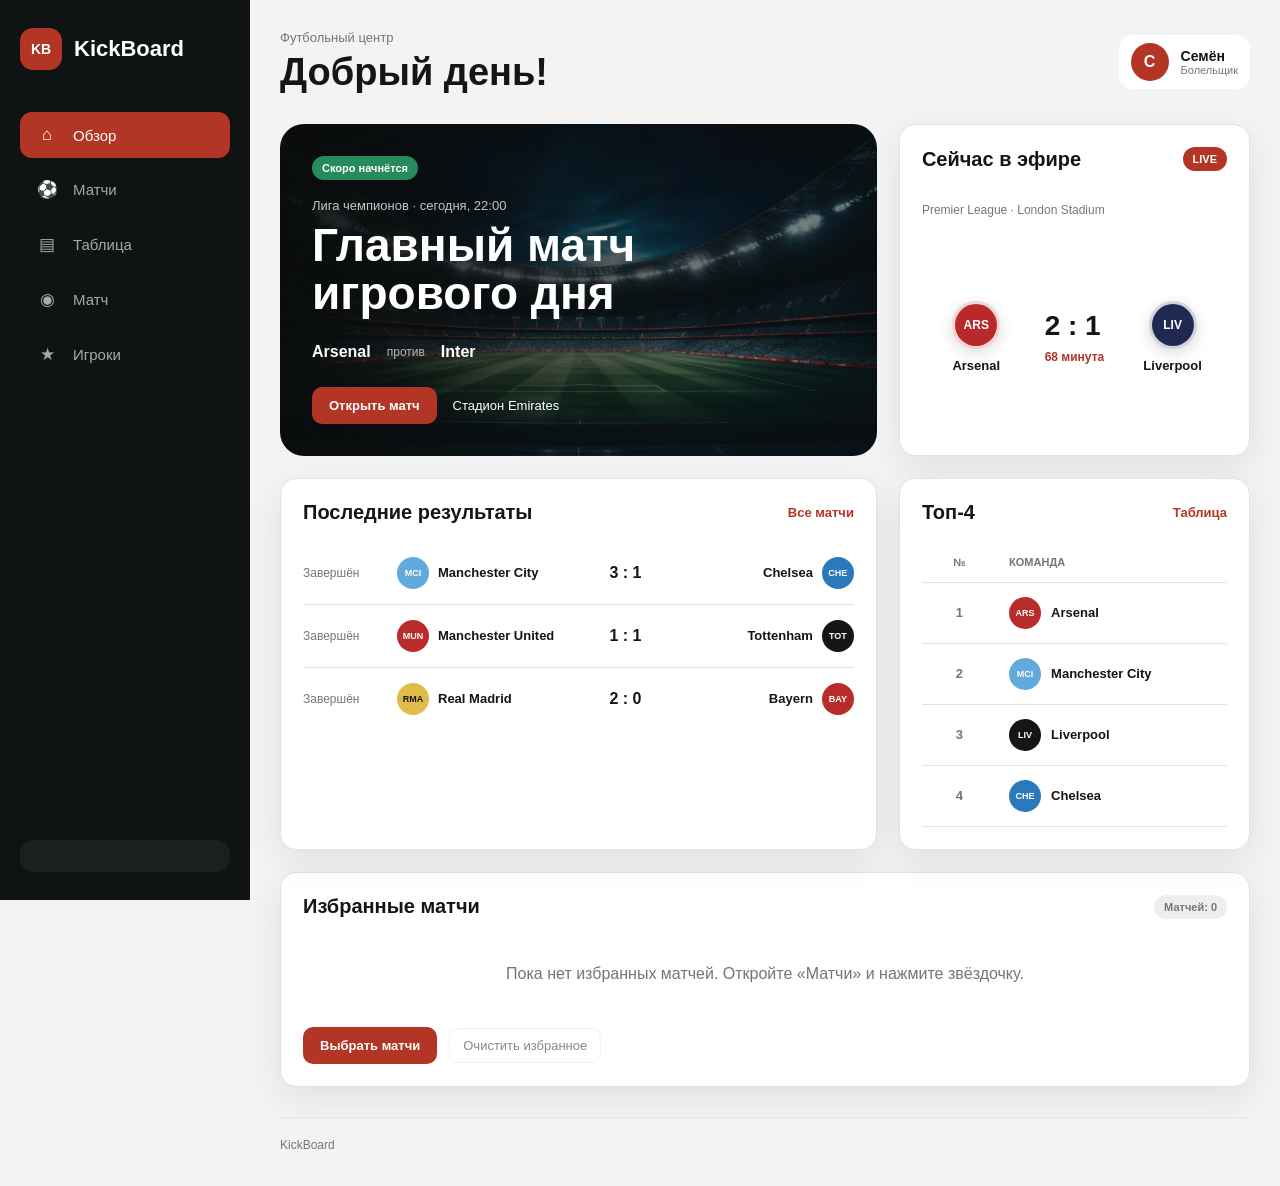
==== commit 1529b223: "Merge c3a01a1af4ec782258aefa2a8d63ce147cd338d0 into ce37da5270d688298b103052b0510b0b16011d26" ====
--- a/hw-1/index.html
+++ b/hw-1/index.html
@@ -151,6 +151,18 @@
             </aside>
         </section>
 
+        <section class="card favorites-panel" aria-labelledby="favorites-title">
+            <div class="section-heading">
+                <h2 class="section-heading__title" id="favorites-title">Избранные матчи</h2>
+                <span class="badge" data-js="favorites-count">Матчей: 0</span>
+            </div>
+            <div class="match-list" data-js="favorites-list"></div>
+            <div class="favorites-panel__actions">
+                <a class="button" href="matches.html">Выбрать матчи</a>
+                <button class="favorite-toggle" type="button" data-js="clear-favorites" disabled>Очистить избранное</button>
+            </div>
+        </section>
+
         <footer class="footer">
             KickBoard
         </footer>
--- a/hw-1/css/style.css
+++ b/hw-1/css/style.css
@@ -903,6 +903,68 @@
     text-align: center;
 }
 
+/* Избранные матчи и сообщения Local Storage API */
+
+.favorites-panel {
+    margin-top: 22px;
+}
+
+.favorites-panel__actions {
+    display: flex;
+    flex-wrap: wrap;
+    align-items: center;
+    gap: 12px;
+    margin-top: 16px;
+}
+
+.match-row__actions {
+    grid-column: 2 / -1;
+}
+
+.favorite-toggle {
+    padding: 9px 13px;
+    color: var(--color-text);
+    background: var(--color-surface);
+    border: 1px solid var(--color-border);
+    border-radius: 10px;
+    font: inherit;
+    font-size: 13px;
+    cursor: pointer;
+}
+
+.favorite-toggle:hover:not(:disabled),
+.favorite-toggle.favorite-button--active {
+    background: var(--color-yellow);
+    border-color: var(--color-yellow);
+}
+
+.favorite-toggle:disabled {
+    opacity: 0.5;
+    cursor: default;
+}
+
+.favorite-toggle:focus-visible,
+.favorite-button:focus-visible {
+    outline: 3px solid var(--color-blue);
+    outline-offset: 3px;
+}
+
+.storage-message {
+    margin-bottom: 22px;
+    padding: 12px 16px;
+    color: var(--color-text);
+    background: var(--color-surface);
+    border-left: 4px solid var(--color-green);
+    border-radius: 8px;
+    line-height: 1.5;
+    font-size: 13px;
+    overflow-wrap: anywhere;
+}
+
+.storage-message--error {
+    border-color: var(--color-accent);
+}
+
 /* Планшеты */
 
 @media (max-width: 1100px) {
